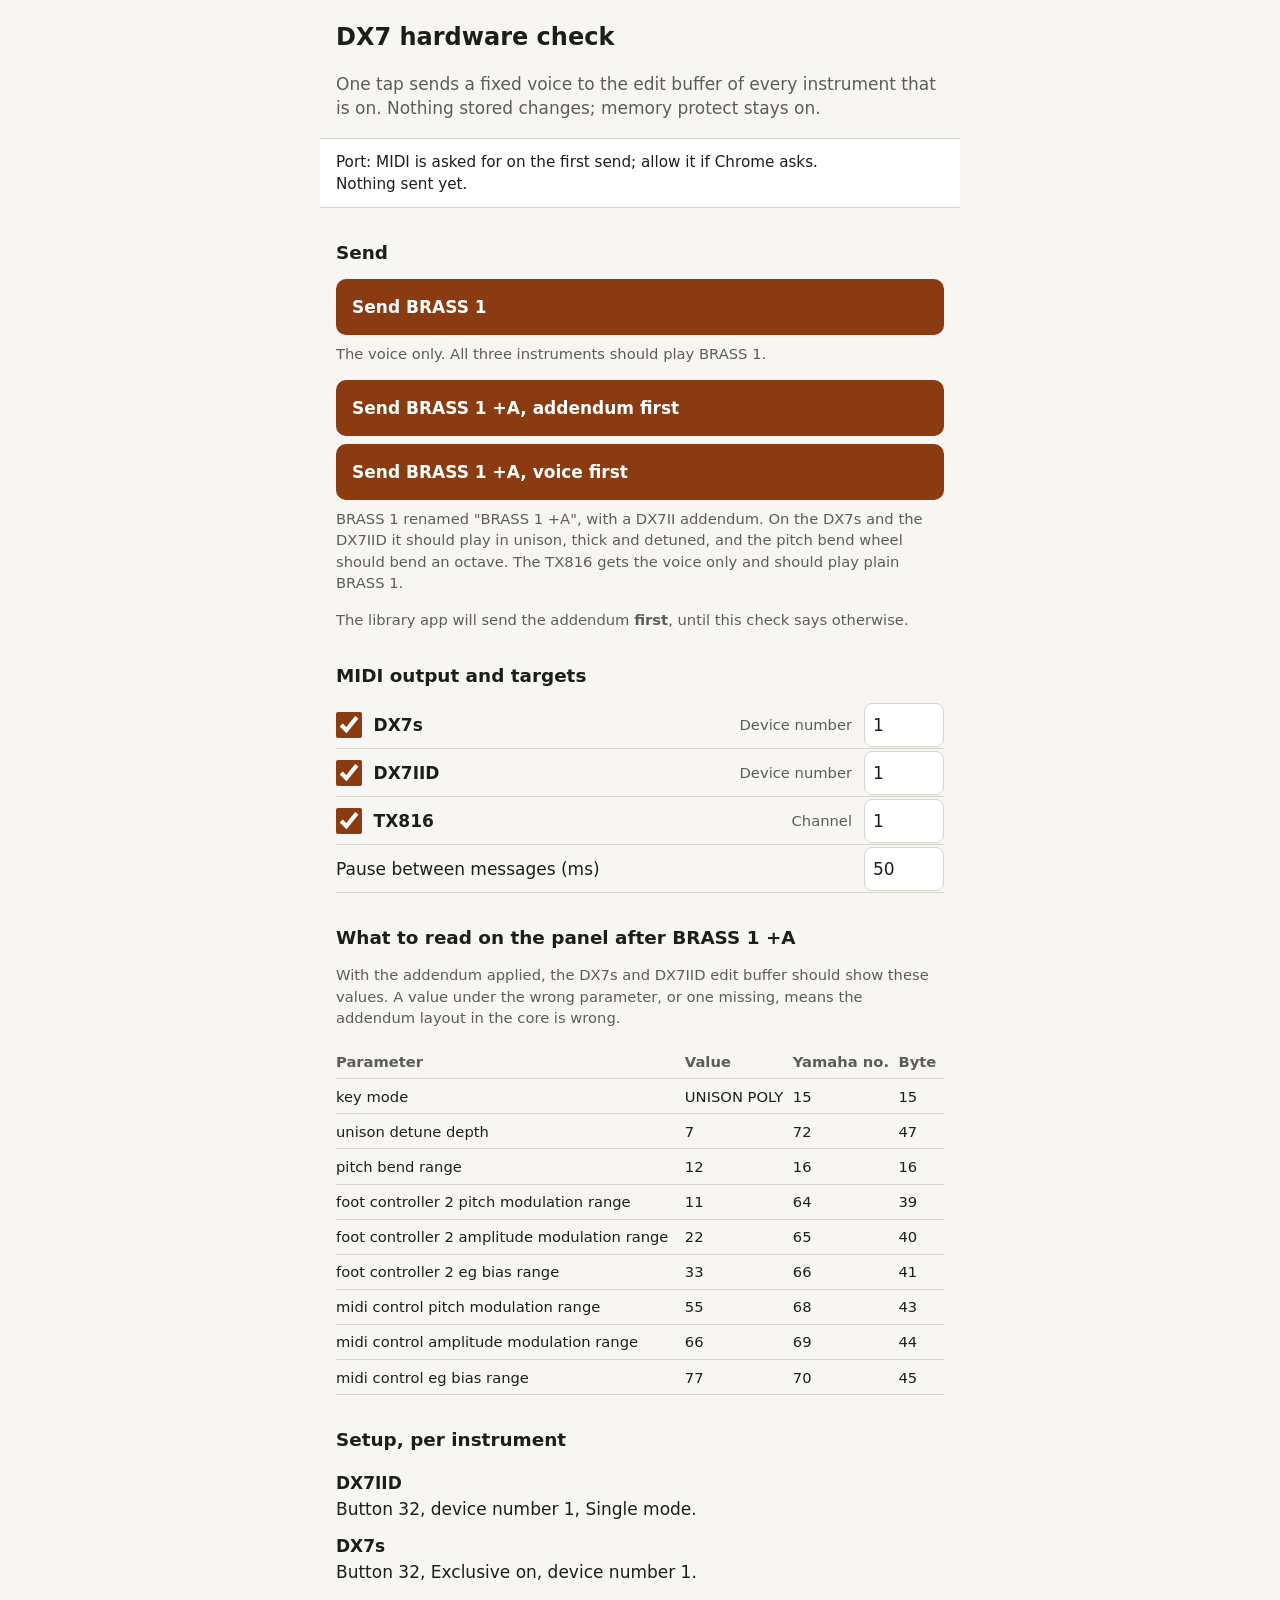
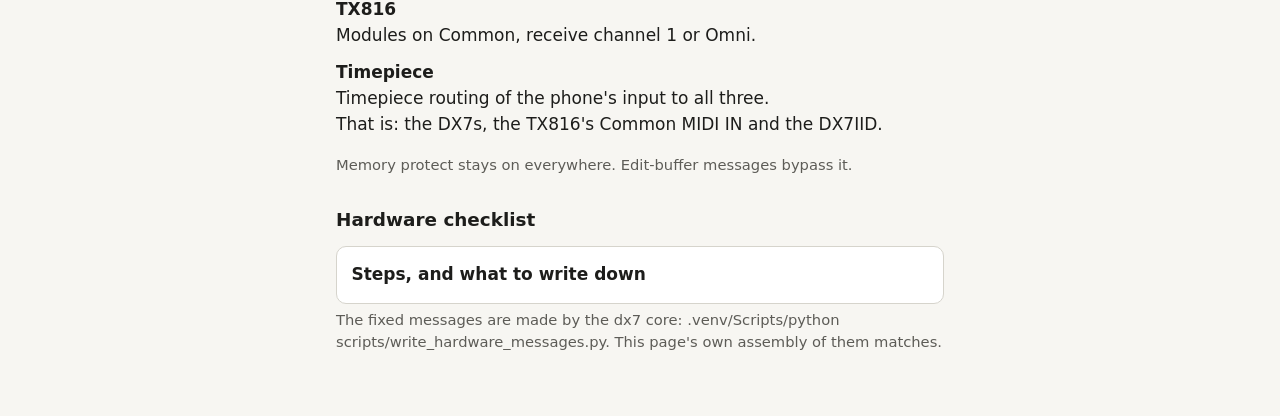
==== hardware.html @ 54cc5a8e "First commit" ====
<!doctype html>
<html lang="en-GB">
<head>
  <meta charset="utf-8">
  <meta name="viewport" content="width=device-width, initial-scale=1">
  <title>DX7 hardware check</title>
  <meta name="theme-color" content="#8a3b12">
  <link rel="icon" href="icon.svg" type="image/svg+xml">
  <link rel="manifest" href="manifest.json">
  <link rel="stylesheet" href="style.css">
  <script type="module" src="hardware.js"></script>
</head>
<body>
<main>
  <h1>DX7 hardware check</h1>
  <p class="lead">One tap sends a fixed voice to the edit buffer of every instrument that is on. Nothing stored changes; memory protect stays on.</p>

  <p id="status" class="status" role="status" aria-live="polite">
    <span id="port-line">Port: MIDI is asked for on the first send.</span><br>
    <span id="result-line">Nothing sent yet.</span>
  </p>
  <p id="retry-row" hidden><button id="retry" type="button" class="secondary">Ask for MIDI again</button></p>

  <section aria-labelledby="send-heading">
    <h2 id="send-heading">Send</h2>
    <button id="send-core" type="button" class="send">Send BRASS 1</button>
    <p class="hint">The voice only. All three instruments should play BRASS 1.</p>
    <button id="send-addendum-first" type="button" class="send">Send BRASS 1 +A, addendum first</button>
    <button id="send-voice-first" type="button" class="send">Send BRASS 1 +A, voice first</button>
    <p class="hint">BRASS 1 renamed "BRASS 1 +A", with a DX7II addendum. On the DX7s and the DX7IID it should play in unison, thick and detuned, and the pitch bend wheel should bend an octave. The TX816 gets the voice only and should play plain BRASS 1.</p>
    <p class="hint">The library app will send the addendum <strong id="order-now">first</strong>, until this check says otherwise.</p>
  </section>

  <section aria-labelledby="targets-heading">
    <h2 id="targets-heading">MIDI output and targets</h2>
    <div id="output-row" class="row" hidden>
      <label for="output">Output</label>
      <select id="output"></select>
    </div>
    <div id="targets"></div>
    <div class="row">
      <label for="pause">Pause between messages (ms)</label>
      <input id="pause" type="number" inputmode="numeric" min="0" max="1000" step="10">
    </div>
  </section>

  <section aria-labelledby="panel-heading">
    <h2 id="panel-heading">What to read on the panel after BRASS 1 +A</h2>
    <p class="hint">With the addendum applied, the DX7s and DX7IID edit buffer should show these values. A value under the wrong parameter, or one missing, means the addendum layout in the core is wrong.</p>
    <table id="panel">
      <thead><tr><th>Parameter</th><th>Value</th><th>Yamaha no.</th><th>Byte</th></tr></thead>
      <tbody></tbody>
    </table>
  </section>

  <section aria-labelledby="setup-heading">
    <h2 id="setup-heading">Setup, per instrument</h2>
    <dl id="setup-notes" class="setup"></dl>
    <p class="hint">Memory protect stays on everywhere. Edit-buffer messages bypass it.</p>
  </section>

  <section aria-labelledby="checklist-heading">
    <h2 id="checklist-heading">Hardware checklist</h2>
    <details>
      <summary>Steps, and what to write down</summary>
      <p class="hint">Write what you find in <code>research/sysex-reception.md</code>, section "Hardware milestone results". Write what you saw, including "nothing happened".</p>
      <h3>Before you start</h3>
      <ol>
        <li>Set each instrument as in the setup notes above. Leave memory protect on everywhere: the DX7s, the DX7IID and every TF1.</li>
        <li>On each instrument, note the name of one stored voice (internal 1, say). The last step of the chain check calls it up again to show nothing stored changed.</li>
      </ol>
      <h3>The chain</h3>
      <ol start="3">
        <li>Open this page from its Pages address in Chrome on the phone. Chrome should ask once to control MIDI devices. Allow it. Reload: it should not ask again.</li>
        <li>Plug in the USB-MIDI cable through the OTG adapter. With one output the page uses it and names it on the status line. With several, it shows a chooser. Reload: the choice should still be there.</li>
        <li>Tap <em>Send BRASS 1</em>. The DX7s should show BRASS 1 and play it from its own keys. The TF1 modules' green Parameter Change LEDs should flash, and the TX816 should play BRASS 1 from the DX7s keys. The DX7IID should play BRASS 1 from its keys.</li>
        <li>On each instrument, call up the stored voice from step 2. It should be unchanged, and memory protect should still be on.</li>
      </ol>
      <h3>Addendum order (finding 5)</h3>
      <ol start="7">
        <li>Reset: on the DX7s and the DX7IID, call up a stored voice in plain Poly mode, with no unison.</li>
        <li>Tap <em>BRASS 1 +A, addendum first</em>. On each of the DX7s and the DX7IID: does the display say BRASS 1 +A? Does a chord sound in unison, thick and detuned? Does the wheel bend an octave? Write down applied or not applied for each one.</li>
        <li>Reset as in step 7, then tap <em>BRASS 1 +A, voice first</em>. Write down the same for each instrument.</li>
        <li>Leftover addendum: after a tap that applied the addendum, tap <em>Send BRASS 1</em> (voice only). Does unison stay on, left over from before, or go? This decides whether the library app must send an INIT addendum with voices that have none.</li>
        <li>The order to use: addendum first if that worked, or if both worked; voice first if only that worked. Set <code>ADDENDUM_FIRST</code> in <code>app/send.js</code> to match and republish.</li>
      </ol>
      <h3>Addendum layout</h3>
      <ol start="12">
        <li>With the addendum applied, read the values in the table above on the DX7s panel, and on the DX7IID if you can. The positions of Yamaha's parameters 64 to 73 come from the repo's transcription of booklet 10, which nobody has checked against the scan. Write down each value you could read, and any that differ. If unison is missing in both orders, the layout may be at fault, not the order.</li>
      </ol>
      <h3>TX816 and the addendum (finding 12)</h3>
      <ol start="13">
        <li>While doing steps 8 and 9, watch the TF1 modules. Does an ERROR LED light? Does the green LED flash for the addendum message? Does the TX816 still play plain BRASS 1, with no change to its sound? Write down what each module did.</li>
      </ol>
      <h3>Optional: Dual mode on the DX7IID (finding 4)</h3>
      <ol start="14">
        <li>Put the DX7IID in Dual mode and tap <em>Send BRASS 1</em>. Which of A and B changed? Return to Single mode.</li>
      </ol>
      <h3>If a send does not arrive</h3>
      <ol start="15">
        <li>If a display does not change, raise the pause to 150 ms and try again. Write down the smallest pause that works.</li>
        <li>If a setup note above was wrong, correct it here, in the spec and in the research note.</li>
      </ol>
    </details>
  </section>

  <p id="provenance" class="hint"></p>
</main>
</body>
</html>
---- style.css ----
:root {
  --bg: #f7f6f2;
  --fg: #1d1d1b;
  --muted: #5d5c57;
  --line: #d6d4cc;
  --panel: #ffffff;
  --accent: #8a3b12;
  --accent-fg: #ffffff;
  --error: #b00020;
  color-scheme: light dark;
}

@media (prefers-color-scheme: dark) {
  :root {
    --bg: #161614;
    --fg: #ecebe6;
    --muted: #a5a39b;
    --line: #3a3934;
    --panel: #22221f;
    --accent: #e0854f;
    --accent-fg: #161614;
    --error: #ff7a8a;
  }
}

* { box-sizing: border-box; }
[hidden] { display: none !important; }

body {
  margin: 0;
  background: var(--bg);
  color: var(--fg);
  font: 17px/1.45 system-ui, -apple-system, "Segoe UI", Roboto, sans-serif;
}

main {
  max-width: 40rem;
  margin: 0 auto;
  padding: 16px 16px 48px;
}

h1 { font-size: 1.5rem; margin: 0.25rem 0 0.5rem; }
h2 { font-size: 1.15rem; margin: 2rem 0 0.75rem; }
h3 { font-size: 1rem; margin: 1.25rem 0 0.25rem; }

.lead, .hint { color: var(--muted); }
.hint { font-size: 0.92rem; margin: 0.35rem 0 1rem; }

.status {
  position: sticky;
  top: 0;
  z-index: 1;
  margin: 1rem -16px;
  padding: 0.75rem 16px;
  background: var(--panel);
  border-block: 1px solid var(--line);
  font-size: 0.95rem;
}

.error { color: var(--error); font-weight: 600; }

button {
  font: inherit;
  border-radius: 10px;
  cursor: pointer;
}

button.send {
  display: block;
  width: 100%;
  min-height: 3.5rem;
  margin: 0.5rem 0;
  padding: 0.75rem 1rem;
  border: 0;
  background: var(--accent);
  color: var(--accent-fg);
  font-weight: 600;
  text-align: left;
}

button.secondary {
  min-height: 2.75rem;
  padding: 0.5rem 1rem;
  border: 1px solid var(--line);
  background: var(--panel);
  color: var(--fg);
}

button:active { filter: brightness(0.9); }

.row {
  display: flex;
  flex-wrap: wrap;
  align-items: center;
  gap: 0.5rem 0.75rem;
  min-height: 3rem;
  border-bottom: 1px solid var(--line);
}

.row label { flex: 1 1 auto; }
.target label:first-of-type { font-weight: 600; flex: 1 1 5rem; }
.target .address-label { flex: 0 1 auto; color: var(--muted); font-size: 0.92rem; }

input[type="checkbox"] { width: 1.6rem; height: 1.6rem; margin: 0; accent-color: var(--accent); }

input[type="number"], select {
  font: inherit;
  min-height: 2.75rem;
  padding: 0.25rem 0.5rem;
  border: 1px solid var(--line);
  border-radius: 8px;
  background: var(--panel);
  color: var(--fg);
}

input[type="number"] { width: 5rem; }
select { flex: 1 1 12rem; max-width: 100%; }

table { width: 100%; border-collapse: collapse; font-size: 0.92rem; }
th, td { text-align: left; padding: 0.4rem 0.4rem 0.4rem 0; border-bottom: 1px solid var(--line); vertical-align: top; }
th { color: var(--muted); font-weight: 600; }

.setup dt { font-weight: 600; margin-top: 0.75rem; }
.setup dd { margin: 0.1rem 0 0; }

details { border: 1px solid var(--line); border-radius: 10px; padding: 0.5rem 0.9rem; background: var(--panel); }
summary { cursor: pointer; min-height: 2.5rem; display: flex; align-items: center; font-weight: 600; }
ol { padding-left: 1.4rem; }
li { margin: 0.4rem 0; }
code { font-size: 0.9em; overflow-wrap: anywhere; }

/* The library page. */

.visually-hidden {
  position: absolute;
  width: 1px;
  height: 1px;
  overflow: hidden;
  clip-path: inset(50%);
  white-space: nowrap;
}

label.file-button {
  display: inline-flex;
  align-items: center;
  border-radius: 10px;
  cursor: pointer;
}

label.send.file-button { width: 100%; min-height: 3.5rem; padding: 0.75rem 1rem; background: var(--accent); color: var(--accent-fg); font-weight: 600; }
label.secondary.file-button { min-height: 2.75rem; padding: 0.5rem 1rem; border: 1px solid var(--line); background: var(--panel); color: var(--fg); }

.library-page main { padding-bottom: 10rem; }
.library-page .status { margin-bottom: 0.5rem; }

.view-head { display: flex; align-items: flex-end; gap: 0.75rem; margin: 1rem 0 0.5rem; }
.view-names { min-width: 0; }
.view-head h2 { margin: 0; overflow-wrap: anywhere; }
.view-context { margin: 0; color: var(--muted); font-size: 0.85rem; overflow-wrap: anywhere; }
button.up { flex: none; }

.empty p { margin: 0.5rem 0 1rem; }

.items { list-style: none; margin: 0; padding: 0; border-top: 1px solid var(--line); }

button.item {
  display: grid;
  grid-template-columns: 1fr;
  width: 100%;
  min-height: 3.75rem;
  padding: 0.55rem 0.5rem;
  border: 0;
  border-bottom: 1px solid var(--line);
  border-radius: 0;
  background: transparent;
  color: var(--fg);
  text-align: left;
}

button.item.slot { grid-template-columns: 2.25rem 1fr; column-gap: 0.5rem; }
.slot-number { grid-row: span 2; align-self: center; color: var(--muted); font-variant-numeric: tabular-nums; text-align: right; }
.item-name { font-weight: 600; overflow-wrap: anywhere; }
.item-detail { color: var(--muted); font-size: 0.85rem; overflow-wrap: anywhere; }
.slot.unsendable .item-name { color: var(--muted); font-weight: 400; }
.slot.current { background: var(--panel); box-shadow: inset 4px 0 0 var(--accent); }

.tier { display: inline-block; padding: 0 0.4rem; border-radius: 0.6rem; font-size: 0.75rem; font-weight: 600; vertical-align: 0.1em; }
.tier-love { background: var(--accent); color: var(--accent-fg); }
.tier-like { border: 1px solid var(--accent); color: var(--accent); }

.settings { margin-top: 2rem; }

.bar {
  position: fixed;
  inset: auto 0 0 0;
  z-index: 2;
  padding: 0.5rem 16px calc(0.5rem + env(safe-area-inset-bottom));
  background: var(--panel);
  border-top: 1px solid var(--line);
}

.bar > * { max-width: 40rem; margin-inline: auto; }

button.now {
  display: block;
  width: 100%;
  min-height: 2.5rem;
  padding: 0.25rem 0;
  border: 0;
  background: transparent;
  color: var(--fg);
  font-weight: 600;
  text-align: left;
  overflow: hidden;
  text-overflow: ellipsis;
  white-space: nowrap;
}

button.now:disabled { cursor: default; }
.steps { display: flex; gap: 0.5rem; }

button.step {
  flex: 1 1 0;
  min-height: 3.5rem;
  border: 0;
  background: var(--accent);
  color: var(--accent-fg);
  font-weight: 600;
}

button.step:disabled { background: var(--line); color: var(--muted); cursor: default; }

/* The library page's head, filter bar and setup view. */

.page-head { display: flex; align-items: center; justify-content: space-between; gap: 0.75rem; }
.page-head h1 { margin: 0.25rem 0; }
.page-head button { flex: none; }

.filters { display: flex; flex-wrap: wrap; gap: 0.5rem; margin: 0.75rem 0 0.25rem; }
.filters input[type="search"] {
  flex: 1 1 14rem;
  min-width: 0;
  min-height: 2.75rem;
  padding: 0.25rem 0.75rem;
  font: inherit;
  border: 1px solid var(--line);
  border-radius: 10px;
  background: var(--panel);
  color: var(--fg);
}
.filter-buttons { display: flex; gap: 0.5rem; flex: 1 1 auto; }
.filter-buttons button { flex: 1 1 0; white-space: nowrap; }
button.toggle[aria-pressed="true"] { background: var(--accent); border-color: var(--accent); color: var(--accent-fg); font-weight: 600; }
button.secondary:disabled { color: var(--muted); cursor: default; }

button.more { width: 100%; margin-top: 0.75rem; }
#setup h2:first-child { margin-top: 1rem; }
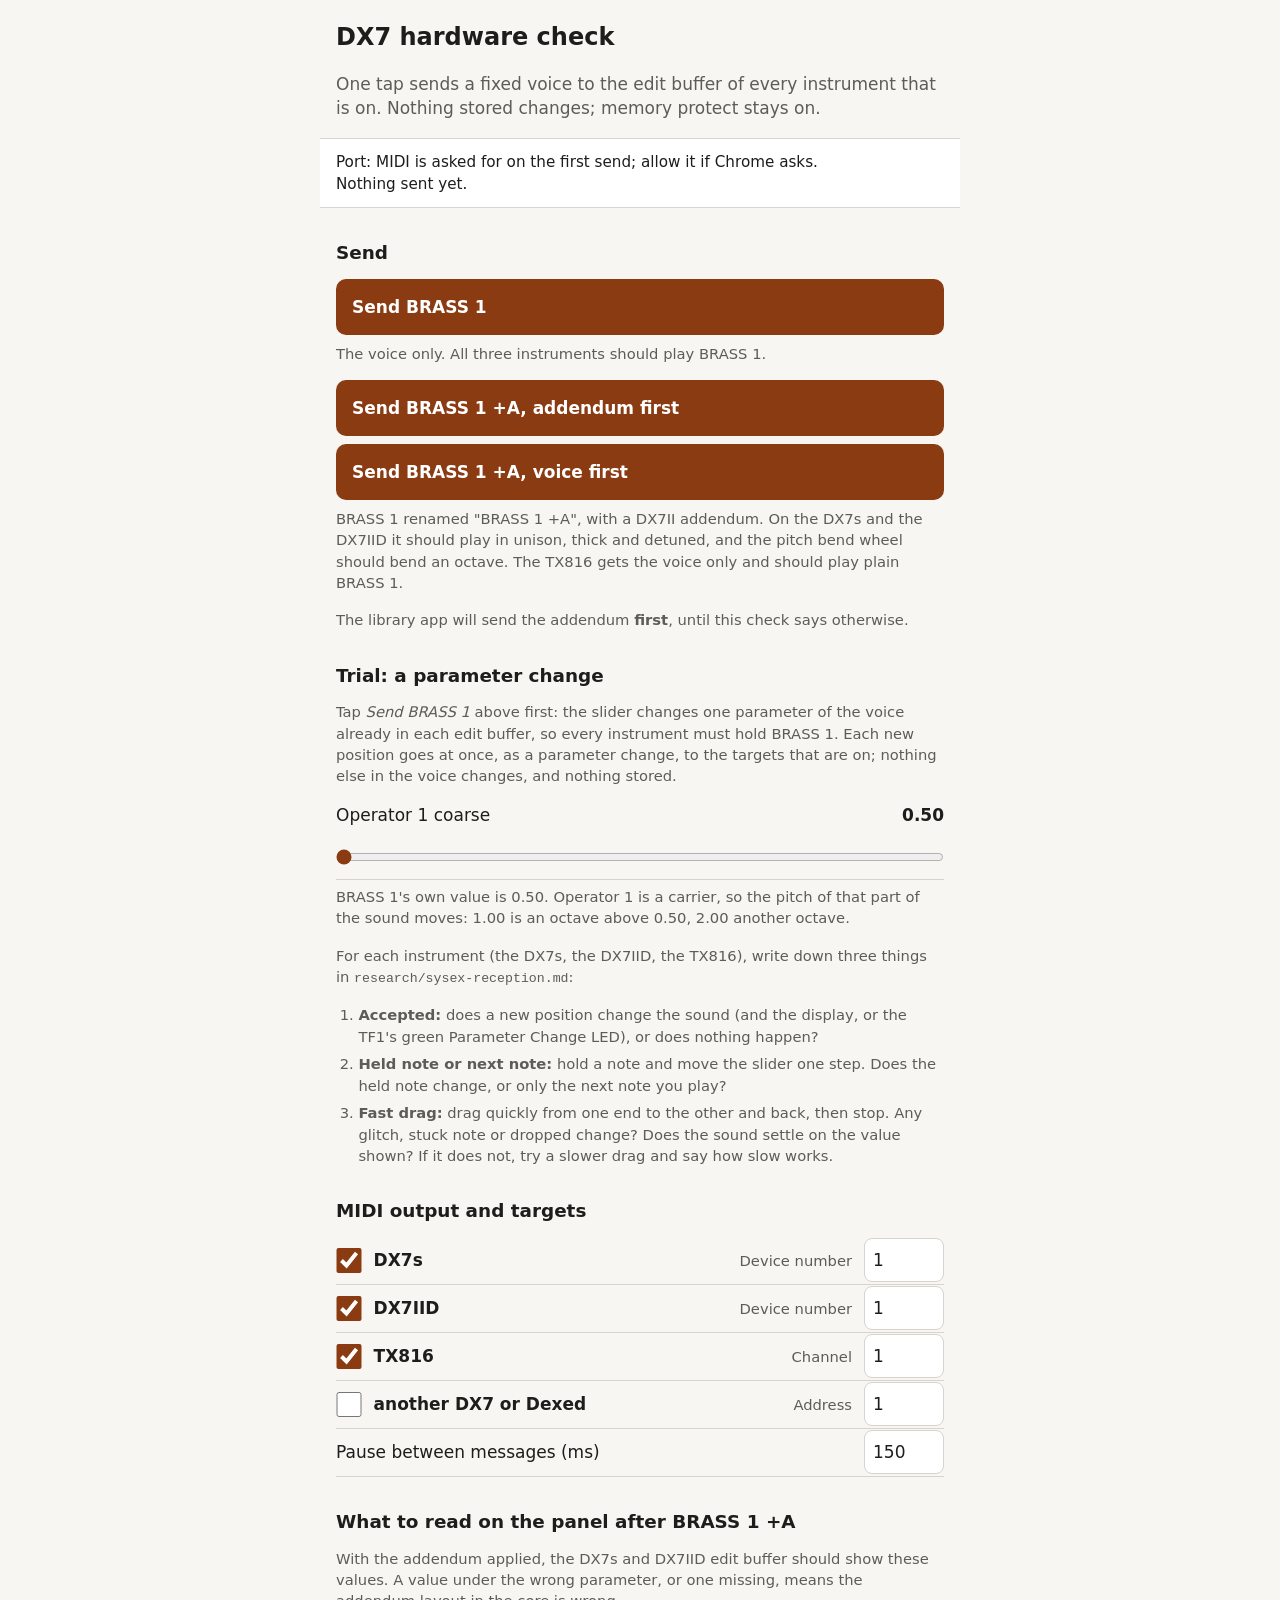
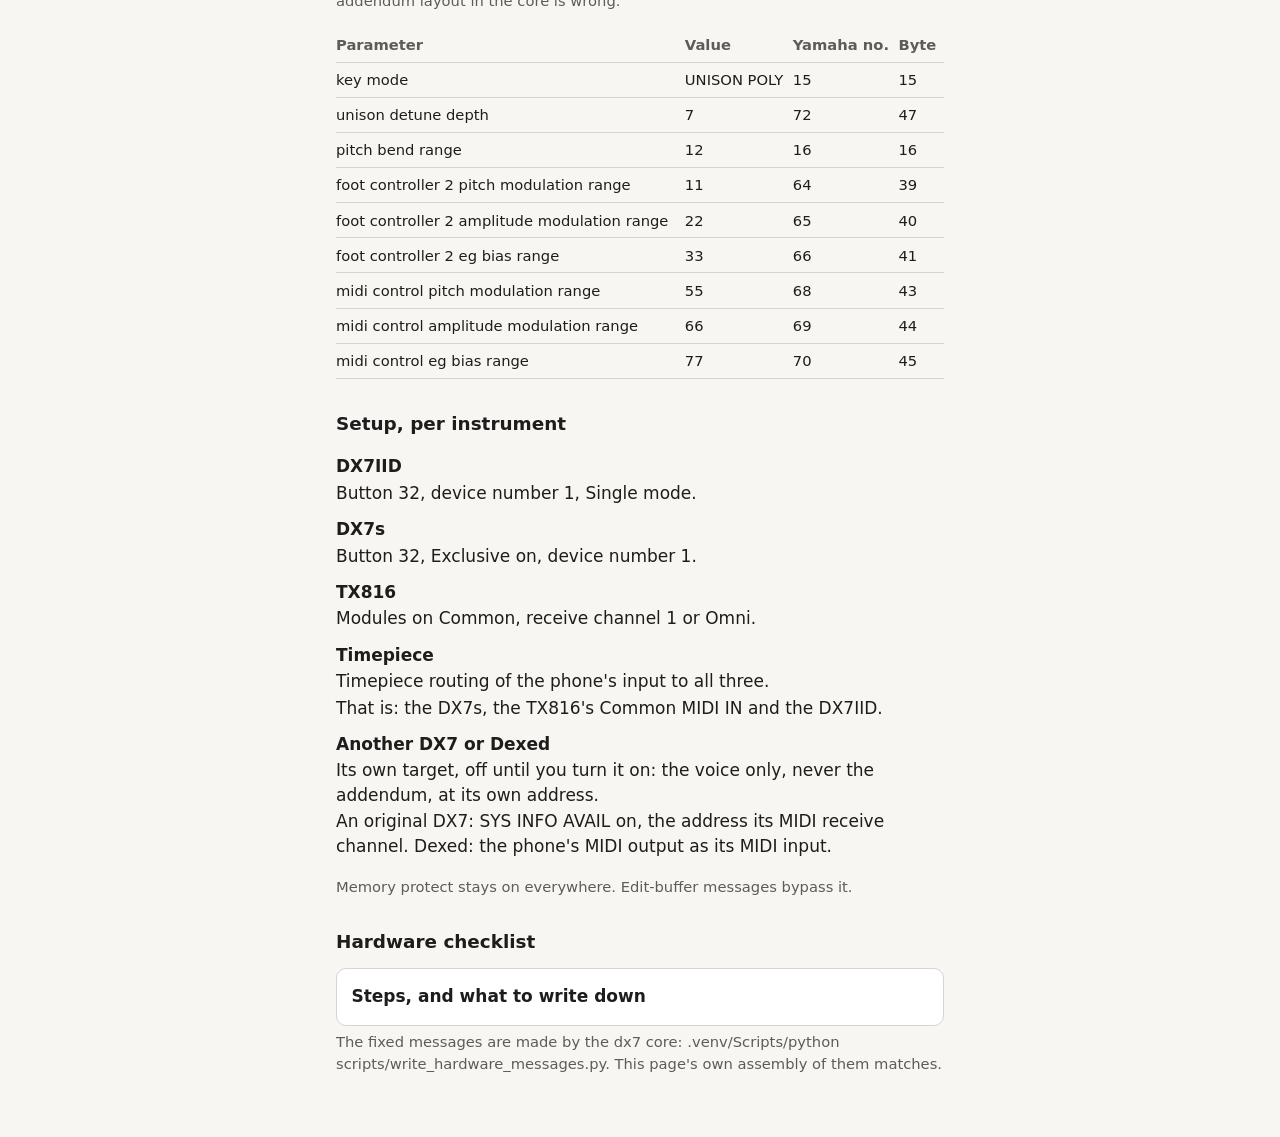
==== commit 77a84081: "Publish the shell: parameter change trial on the hardware page" ====
--- a/hardware.html
+++ b/hardware.html
@@ -29,6 +29,23 @@
     <button id="send-voice-first" type="button" class="send">Send BRASS 1 +A, voice first</button>
     <p class="hint">BRASS 1 renamed "BRASS 1 +A", with a DX7II addendum. On the DX7s and the DX7IID it should play in unison, thick and detuned, and the pitch bend wheel should bend an octave. The TX816 gets the voice only and should play plain BRASS 1.</p>
     <p class="hint">The library app will send the addendum <strong id="order-now">first</strong>, until this check says otherwise.</p>
+  </section>
+
+  <section aria-labelledby="trial-heading">
+    <h2 id="trial-heading">Trial: a parameter change</h2>
+    <p class="hint">Tap <em>Send BRASS 1</em> above first: the slider changes one parameter of the voice already in each edit buffer, so every instrument must hold BRASS 1. Each new position goes at once, as a parameter change, to the targets that are on; nothing else in the voice changes, and nothing stored.</p>
+    <div class="row trial">
+      <label for="trial-slider">Operator 1 coarse</label>
+      <input id="trial-slider" type="range" step="1">
+      <output id="trial-value" for="trial-slider"></output>
+    </div>
+    <p class="hint">BRASS 1's own value is 0.50. Operator 1 is a carrier, so the pitch of that part of the sound moves: 1.00 is an octave above 0.50, 2.00 another octave.</p>
+    <p class="hint">For each instrument (the DX7s, the DX7IID, the TX816), write down three things in <code>research/sysex-reception.md</code>:</p>
+    <ol class="hint">
+      <li><strong>Accepted:</strong> does a new position change the sound (and the display, or the TF1's green Parameter Change LED), or does nothing happen?</li>
+      <li><strong>Held note or next note:</strong> hold a note and move the slider one step. Does the held note change, or only the next note you play?</li>
+      <li><strong>Fast drag:</strong> drag quickly from one end to the other and back, then stop. Any glitch, stuck note or dropped change? Does the sound settle on the value shown? If it does not, try a slower drag and say how slow works.</li>
+    </ol>
   </section>
 
   <section aria-labelledby="targets-heading">
--- a/style.css
+++ b/style.css
@@ -114,6 +114,10 @@
 }
 
 input[type="number"] { width: 5rem; }
+
+/* A slider takes the row's width on its own line, its value beside it. */
+input[type="range"] { flex: 1 1 100%; order: 1; min-height: 2.75rem; margin: 0; accent-color: var(--accent); }
+.trial output { font-variant-numeric: tabular-nums; font-weight: 600; }
 select { flex: 1 1 12rem; max-width: 100%; }
 
 table { width: 100%; border-collapse: collapse; font-size: 0.92rem; }
@@ -255,3 +259,6 @@
 
 button.more { width: 100%; margin-top: 0.75rem; }
 #setup h2:first-child { margin-top: 1rem; }
+
+.head-buttons { display: flex; gap: 0.5rem; }
+button.send:disabled { background: var(--line); color: var(--muted); cursor: default; }
